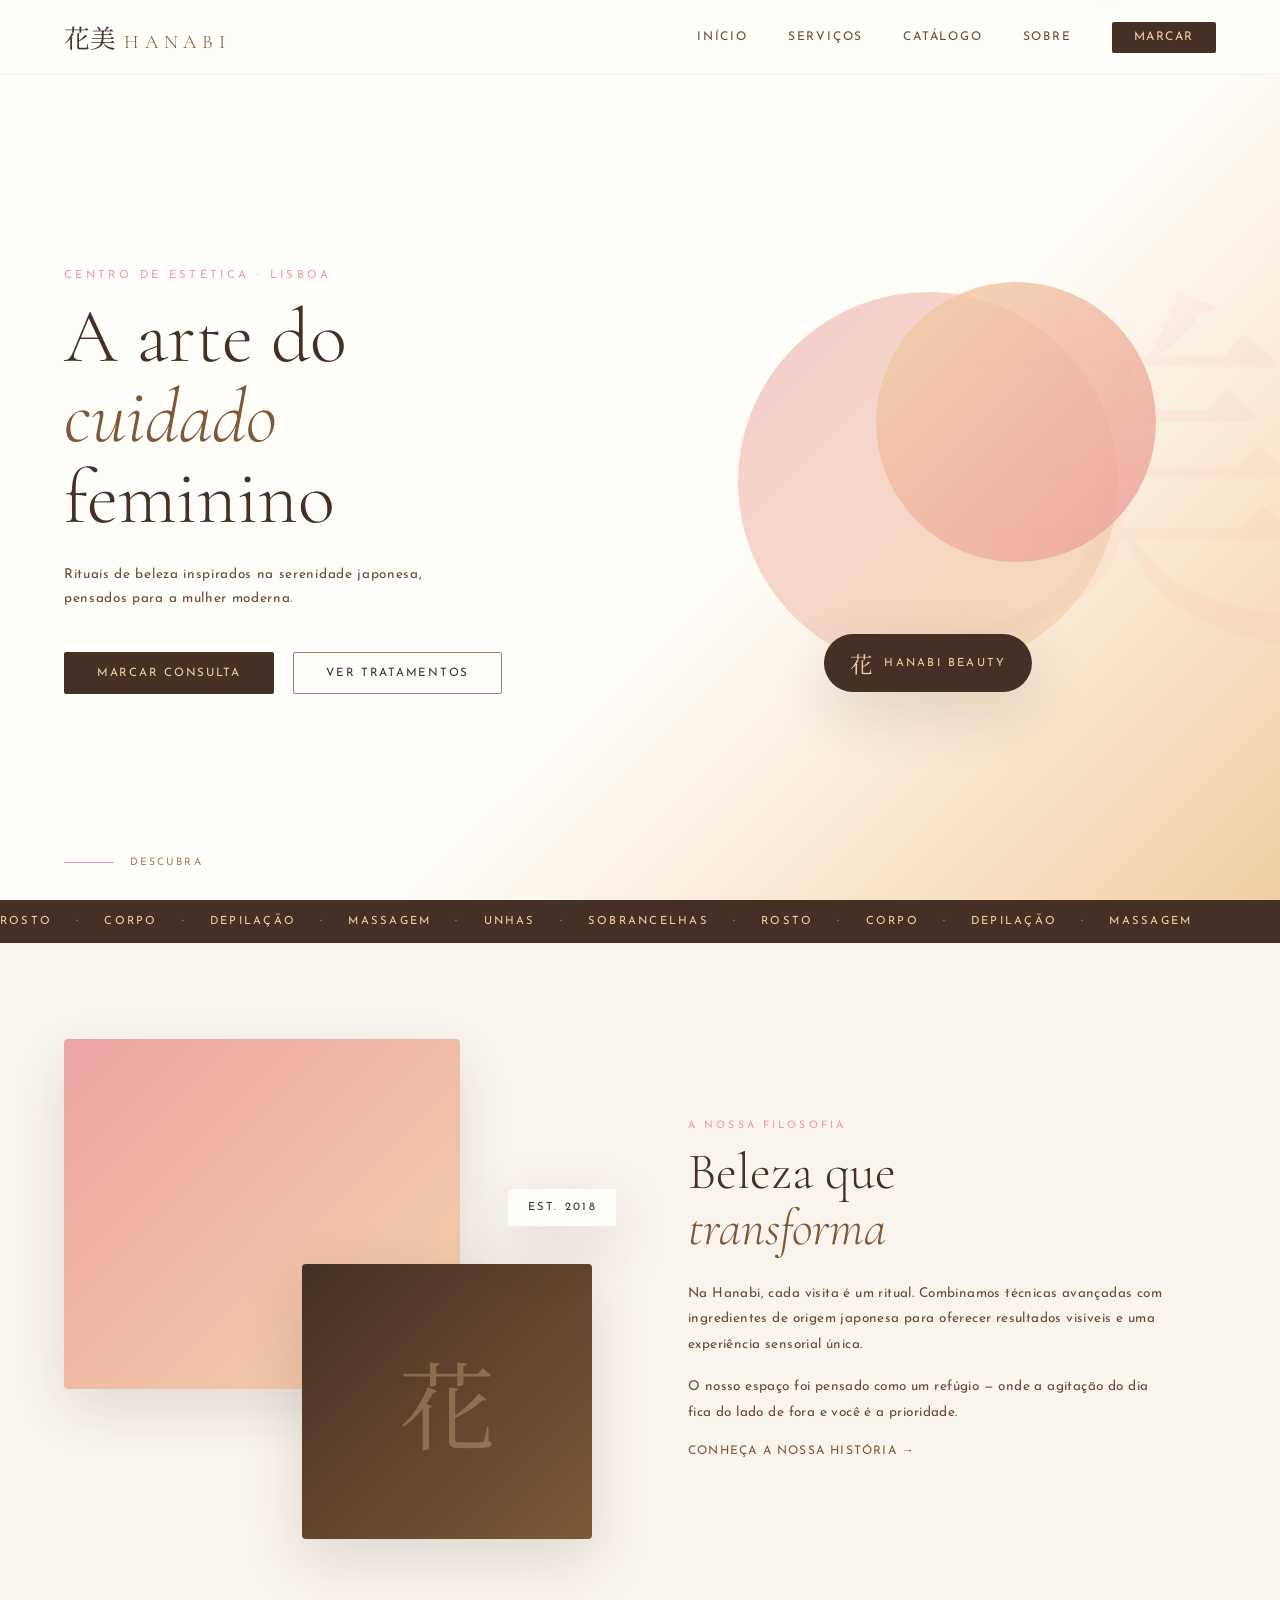
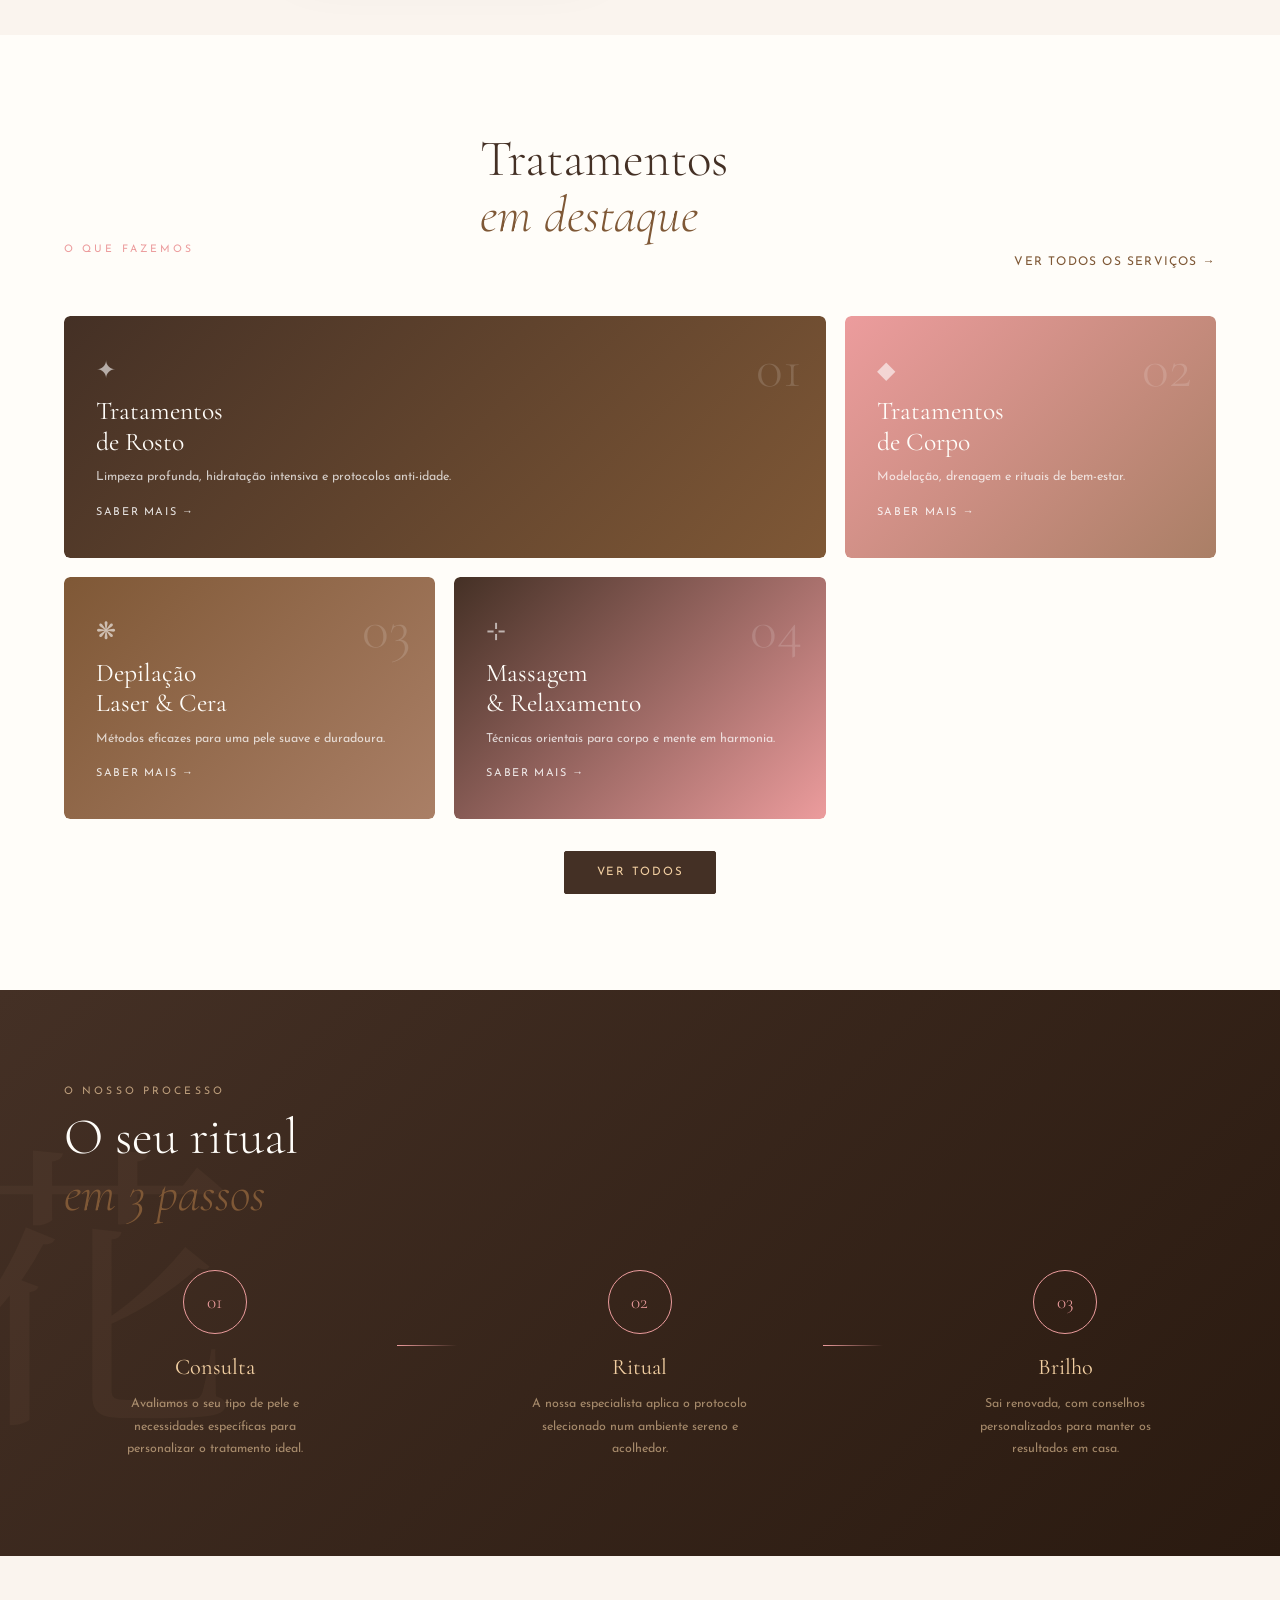
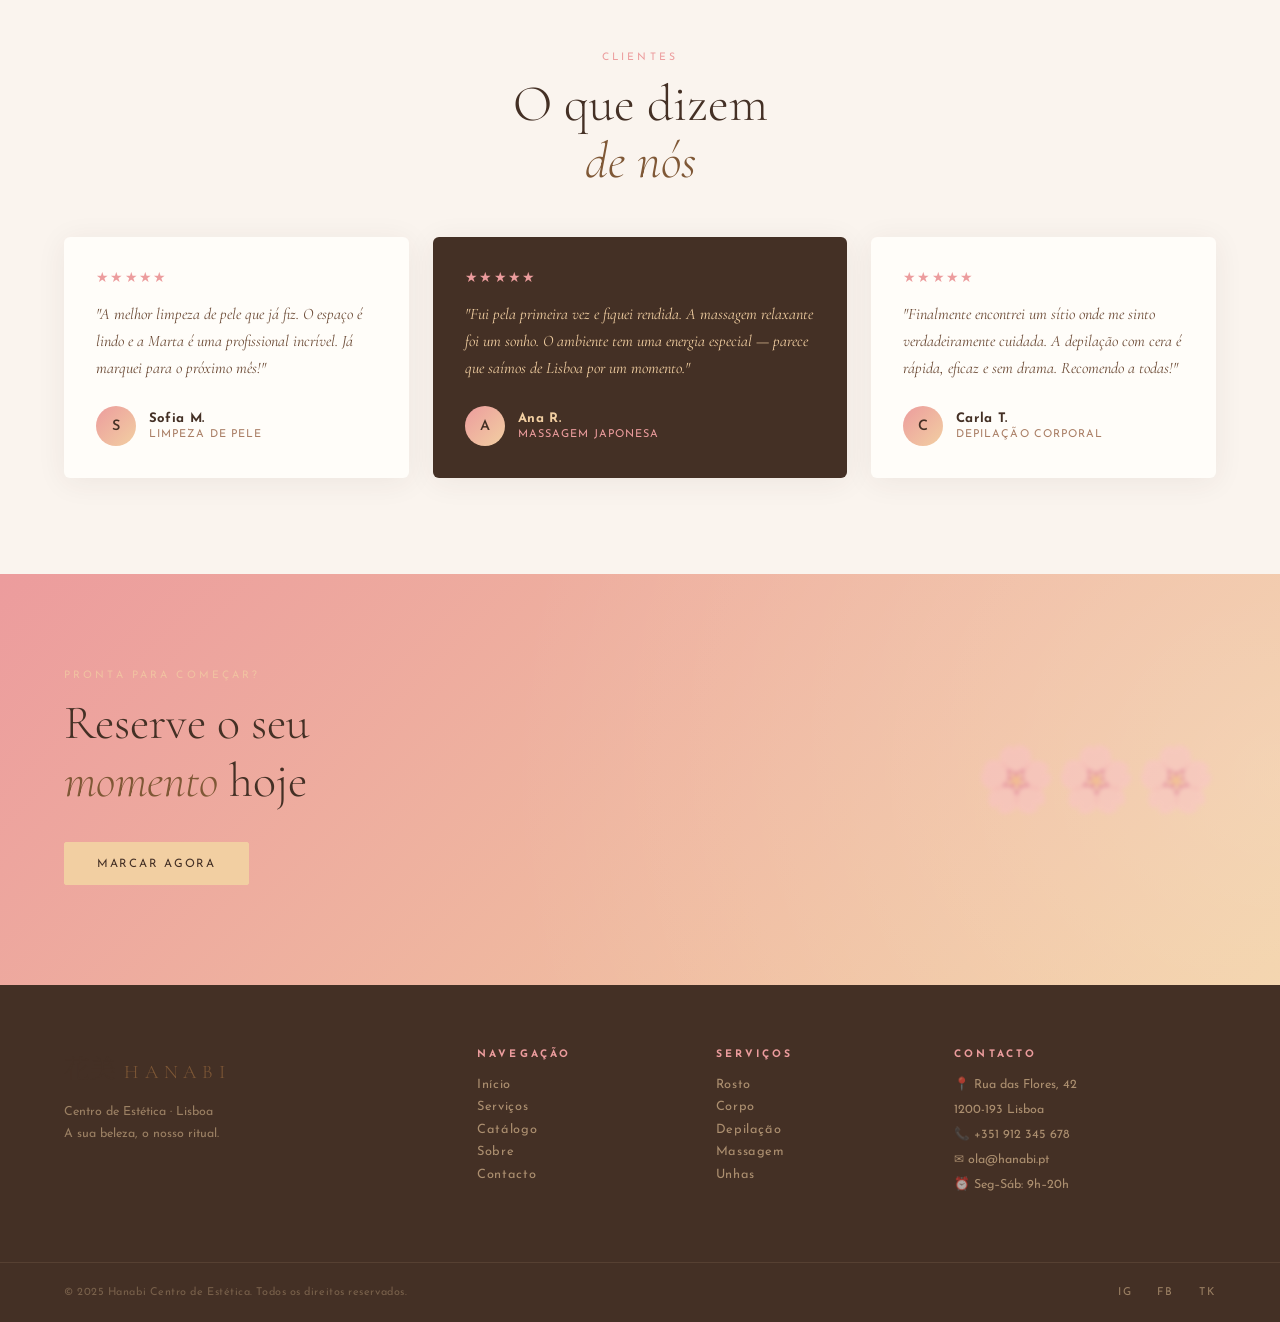
==== projects/site-beauty/beauty.html @ bf501e9c "Responsividade Site - Hanabi" ====
<!DOCTYPE html>
<html lang="pt">
<head>
  <meta charset="UTF-8">
  <meta name="viewport" content="width=device-width, initial-scale=1.0">
  <title>花美 Hanabi — Centro de Estética</title>
  <link rel="preconnect" href="https://fonts.googleapis.com">
  <link href="https://fonts.googleapis.com/css2?family=Cormorant+Garamond:ital,wght@0,300;0,400;0,500;0,600;1,300;1,400&family=Josefin+Sans:wght@200;300;400&family=Noto+Serif+JP:wght@300;400&display=swap" rel="stylesheet">
  <link rel="stylesheet" href="beauty.css">
</head>
<body>

  <!-- NAV -->
  <nav class="nav" id="nav">
    <div class="nav-logo">
      <span class="logo-jp">花美</span>
      <span class="logo-en">Hanabi</span>
    </div>
    <div class="nav-links" id="navLinks">
      <a href="index.html" class="nav-link active">Início</a>
      <a href="s.beauty.html" class="nav-link">Serviços</a>
      <a href="catalogo.html" class="nav-link">Catálogo</a>
      <a href="sobre.html" class="nav-link">Sobre</a>
      <a href="contacto.html" class="nav-link nav-cta">Marcar</a>
    </div>
    <button class="burger" id="burger" aria-label="Menu">
      <span></span><span></span><span></span>
    </button>
  </nav>

  <!-- HERO -->
  <section class="hero">
    <div class="hero-petals" id="petalContainer"></div>
    <div class="hero-bg-text">美</div>
    <div class="hero-content">
      <p class="hero-eyebrow">Centro de Estética · Lisboa</p>
      <h1 class="hero-title">
        A arte do<br>
        <em>cuidado</em><br>
        feminino
      </h1>
      <p class="hero-sub">Rituais de beleza inspirados na serenidade japonesa,<br>pensados para a mulher moderna.</p>
      <div class="hero-actions">
        <a href="contacto.html" class="btn-primary">Marcar Consulta</a>
        <a href="s.beauty.html" class="btn-ghost">Ver Tratamentos</a>
      </div>
    </div>
    <div class="hero-visual">
      <div class="hero-circle"></div>
      <div class="hero-circle hero-circle--2"></div>
      <div class="hero-badge">
        <span class="badge-num">花</span>
        <span class="badge-text">Hanabi Beauty</span>
      </div>
    </div>
    <div class="hero-scroll">
      <div class="scroll-line"></div>
      <span>Descubra</span>
    </div>
  </section>

  <!-- STRIP -->
  <div class="strip">
    <div class="strip-inner">
      <span>Rosto</span><span class="sep">·</span>
      <span>Corpo</span><span class="sep">·</span>
      <span>Depilação</span><span class="sep">·</span>
      <span>Massagem</span><span class="sep">·</span>
      <span>Unhas</span><span class="sep">·</span>
      <span>Sobrancelhas</span><span class="sep">·</span>
      <span>Rosto</span><span class="sep">·</span>
      <span>Corpo</span><span class="sep">·</span>
      <span>Depilação</span><span class="sep">·</span>
      <span>Massagem</span>
    </div>
  </div>

  <!-- INTRO -->
  <section class="intro section">
    <div class="intro-left">
      <div class="intro-img-wrap">
        <div class="intro-img-block intro-img-block--1"></div>
        <div class="intro-img-block intro-img-block--2"></div>
        <div class="intro-tag">Est. 2018</div>
      </div>
    </div>
    <div class="intro-right">
      <p class="label">A Nossa Filosofia</p>
      <h2 class="section-title">Beleza que<br><em>transforma</em></h2>
      <p class="body-text">Na Hanabi, cada visita é um ritual. Combinamos técnicas avançadas com ingredientes de origem japonesa para oferecer resultados visíveis e uma experiência sensorial única.</p>
      <p class="body-text">O nosso espaço foi pensado como um refúgio — onde a agitação do dia fica do lado de fora e você é a prioridade.</p>
      <a href="sobre.html" class="link-arrow">Conheça a nossa história →</a>
    </div>
  </section>

  <!-- SERVICES PREVIEW -->
  <section class="services-prev section">
    <div class="services-prev-header">
      <p class="label">O Que Fazemos</p>
      <h2 class="section-title">Tratamentos<br><em>em destaque</em></h2>
      <a href="servicos.html" class="link-arrow desktop-only">Ver todos os serviços →</a>
    </div>
    <div class="services-grid">
      <div class="srv-card srv-card--wide" data-href="servicos.html#rosto">
        <div class="srv-card-bg" style="background: linear-gradient(135deg, #443025 0%, #7F5836 100%)"></div>
        <div class="srv-num">01</div>
        <div class="srv-icon">✦</div>
        <h3 class="srv-title">Tratamentos<br>de Rosto</h3>
        <p class="srv-desc">Limpeza profunda, hidratação intensiva e protocolos anti-idade.</p>
        <span class="srv-link">Saber mais →</span>
      </div>
      <div class="srv-card" data-href="servicos.html#corpo">
        <div class="srv-card-bg" style="background: linear-gradient(135deg, #EC9C9D 0%, #AA7F66 100%)"></div>
        <div class="srv-num">02</div>
        <div class="srv-icon">◆</div>
        <h3 class="srv-title">Tratamentos<br>de Corpo</h3>
        <p class="srv-desc">Modelação, drenagem e rituais de bem-estar.</p>
        <span class="srv-link">Saber mais →</span>
      </div>
      <div class="srv-card" data-href="servicos.html#depilacao">
        <div class="srv-card-bg" style="background: linear-gradient(135deg, #7F5836 0%, #AA7F66 100%)"></div>
        <div class="srv-num">03</div>
        <div class="srv-icon">❋</div>
        <h3 class="srv-title">Depilação<br>Laser & Cera</h3>
        <p class="srv-desc">Métodos eficazes para uma pele suave e duradoura.</p>
        <span class="srv-link">Saber mais →</span>
      </div>
      <div class="srv-card" data-href="servicos.html#massagem">
        <div class="srv-card-bg" style="background: linear-gradient(135deg, #F2CF2A20 0%, #EC9C9D40 100%)"></div>
        <div class="srv-card-bg" style="background: linear-gradient(135deg, #443025 0%, #EC9C9D 100%)"></div>
        <div class="srv-num">04</div>
        <div class="srv-icon">⊹</div>
        <h3 class="srv-title">Massagem<br>& Relaxamento</h3>
        <p class="srv-desc">Técnicas orientais para corpo e mente em harmonia.</p>
        <span class="srv-link">Saber mais →</span>
      </div>
    </div>
    <a href="servicos.html" class="btn-primary mobile-only" style="margin: 2rem auto 0; display:block; width:fit-content">Ver todos</a>
  </section>

  <!-- RITUAL SECTION -->
  <section class="ritual section">
    <div class="ritual-bg-text">花</div>
    <div class="ritual-content">
      <p class="label light">O Nosso Processo</p>
      <h2 class="section-title light">O seu ritual<br><em>em 3 passos</em></h2>
      <div class="ritual-steps">
        <div class="ritual-step">
          <div class="step-circle">01</div>
          <h4>Consulta</h4>
          <p>Avaliamos o seu tipo de pele e necessidades específicas para personalizar o tratamento ideal.</p>
        </div>
        <div class="ritual-line"></div>
        <div class="ritual-step">
          <div class="step-circle">02</div>
          <h4>Ritual</h4>
          <p>A nossa especialista aplica o protocolo selecionado num ambiente sereno e acolhedor.</p>
        </div>
        <div class="ritual-line"></div>
        <div class="ritual-step">
          <div class="step-circle">03</div>
          <h4>Brilho</h4>
          <p>Sai renovada, com conselhos personalizados para manter os resultados em casa.</p>
        </div>
      </div>
    </div>
  </section>

  <!-- TESTIMONIALS -->
  <section class="testimonials section">
    <p class="label center">Clientes</p>
    <h2 class="section-title center">O que dizem<br><em>de nós</em></h2>
    <div class="testi-grid">
      <div class="testi-card">
        <div class="testi-stars">★★★★★</div>
        <p class="testi-text">"A melhor limpeza de pele que já fiz. O espaço é lindo e a Marta é uma profissional incrível. Já marquei para o próximo mês!"</p>
        <div class="testi-author">
          <div class="testi-avatar">S</div>
          <div>
            <strong>Sofia M.</strong>
            <span>Limpeza de Pele</span>
          </div>
        </div>
      </div>
      <div class="testi-card testi-card--featured">
        <div class="testi-stars">★★★★★</div>
        <p class="testi-text">"Fui pela primeira vez e fiquei rendida. A massagem relaxante foi um sonho. O ambiente tem uma energia especial — parece que saímos de Lisboa por um momento."</p>
        <div class="testi-author">
          <div class="testi-avatar">A</div>
          <div>
            <strong>Ana R.</strong>
            <span>Massagem Japonesa</span>
          </div>
        </div>
      </div>
      <div class="testi-card">
        <div class="testi-stars">★★★★★</div>
        <p class="testi-text">"Finalmente encontrei um sítio onde me sinto verdadeiramente cuidada. A depilação com cera é rápida, eficaz e sem drama. Recomendo a todas!"</p>
        <div class="testi-author">
          <div class="testi-avatar">C</div>
          <div>
            <strong>Carla T.</strong>
            <span>Depilação Corporal</span>
          </div>
        </div>
      </div>
    </div>
  </section>

  <!-- CTA BANNER -->
  <section class="cta-banner">
    <div class="cta-banner-content">
      <p class="label light">Pronta para começar?</p>
      <h2>Reserve o seu<br><em>momento</em> hoje</h2>
      <a href="contacto.html" class="btn-primary light">Marcar Agora</a>
    </div>
    <div class="cta-petals">🌸🌸🌸</div>
  </section>

  <!-- FOOTER -->
  <footer class="footer">
    <div class="footer-top">
      <div class="footer-brand">
        <div class="nav-logo">
          <span class="logo-jp">花美</span>
          <span class="logo-en">Hanabi</span>
        </div>
        <p>Centro de Estética · Lisboa<br>A sua beleza, o nosso ritual.</p>
      </div>
      <div class="footer-links">
        <h5>Navegação</h5>
        <a href="index.html">Início</a>
        <a href="servicos.html">Serviços</a>
        <a href="catalogo.html">Catálogo</a>
        <a href="sobre.html">Sobre</a>
        <a href="contacto.html">Contacto</a>
      </div>
      <div class="footer-links">
        <h5>Serviços</h5>
        <a href="servicos.html#rosto">Rosto</a>
        <a href="servicos.html#corpo">Corpo</a>
        <a href="servicos.html#depilacao">Depilação</a>
        <a href="servicos.html#massagem">Massagem</a>
        <a href="servicos.html#unhas">Unhas</a>
      </div>
      <div class="footer-contact">
        <h5>Contacto</h5>
        <p>📍 Rua das Flores, 42<br>1200-193 Lisboa</p>
        <p>📞 +351 912 345 678</p>
        <p>✉ ola@hanabi.pt</p>
        <p>⏰ Seg–Sáb: 9h–20h</p>
      </div>
    </div>
    <div class="footer-bottom">
      <p>© 2025 Hanabi Centro de Estética. Todos os direitos reservados.</p>
      <div class="footer-socials">
        <a href="#">IG</a>
        <a href="#">FB</a>
        <a href="#">TK</a>
      </div>
    </div>
  </footer>

  <script src="beauty.js"></script>
</body>
</html>
---- projects/site-beauty/beauty.css ----
/* ===== VARIABLES ===== */
:root {
  --dark-choc: #443025;
  --aloewood: #7F5836;
  --milk-tea: #AA7F66;
  --sakura: #EC9C9D;
  --misty: #F2CFA2;
  --cream: #FAF4EE;
  --white: #FFFDF9;
  --text-dark: #2A1A10;
  --text-mid: #6B4A35;
  --font-display: 'Cormorant Garamond', serif;
  --font-body: 'Josefin Sans', sans-serif;
  --font-jp: 'Noto Serif JP', serif;
  --transition: 0.4s cubic-bezier(0.25, 0.46, 0.45, 0.94);
  --shadow: 0 20px 60px rgba(68,48,37,0.15);
  --shadow-lg: 0 40px 100px rgba(68,48,37,0.2);
}

/* ===== RESET ===== */
*, *::before, *::after { margin: 0; padding: 0; box-sizing: border-box; }
html { scroll-behavior: smooth; }
body {
  font-family: var(--font-body);
  background: var(--white);
  color: var(--text-dark);
  overflow-x: hidden;
  cursor: default;
}
a { text-decoration: none; color: inherit; }
img { max-width: 100%; }

/* ===== SCROLLBAR ===== */
::-webkit-scrollbar { width: 6px; }
::-webkit-scrollbar-track { background: var(--cream); }
::-webkit-scrollbar-thumb { background: var(--sakura); border-radius: 3px; }

/* ===== NAV ===== */
.nav {
  position: fixed;
  top: 0; left: 0; right: 0;
  z-index: 100;
  display: flex;
  align-items: center;
  justify-content: space-between;
  padding: 1.2rem 4rem;
  background: rgba(255,253,249,0.92);
  backdrop-filter: blur(20px);
  -webkit-backdrop-filter: blur(20px);
  border-bottom: 1px solid rgba(236,156,157,0.2);
  transition: var(--transition);
}
.nav.scrolled {
  padding: 0.8rem 4rem;
  box-shadow: 0 4px 30px rgba(68,48,37,0.08);
}
.nav-logo {
  display: flex;
  align-items: baseline;
  gap: 0.5rem;
  cursor: pointer;
}
.logo-jp {
  font-family: var(--font-jp);
  font-size: 1.6rem;
  color: var(--dark-choc);
}
.logo-en {
  font-family: var(--font-display);
  font-size: 1.2rem;
  font-weight: 300;
  letter-spacing: 0.3em;
  color: var(--aloewood);
  text-transform: uppercase;
}
.nav-links {
  display: flex;
  align-items: center;
  gap: 2.5rem;
}
.nav-link {
  font-size: 0.75rem;
  letter-spacing: 0.15em;
  text-transform: uppercase;
  color: var(--text-mid);
  transition: color 0.3s;
  position: relative;
}
.nav-link::after {
  content: '';
  position: absolute;
  bottom: -3px; left: 0;
  width: 0; height: 1px;
  background: var(--sakura);
  transition: width 0.3s;
}
.nav-link:hover::after,
.nav-link.active::after { width: 100%; }
.nav-link:hover, .nav-link.active { color: var(--dark-choc); }
.nav-cta {
  background: var(--dark-choc);
  color: var(--misty) !important;
  padding: 0.6rem 1.4rem;
  border-radius: 2px;
  letter-spacing: 0.12em;
  transition: background 0.3s, transform 0.2s;
}
.nav-cta::after { display: none; }
.nav-cta:hover { background: var(--aloewood); transform: translateY(-1px); }

.burger {
  display: none;
  flex-direction: column;
  gap: 5px;
  background: none;
  border: none;
  cursor: pointer;
  padding: 4px;
}
.burger span {
  display: block;
  width: 24px; height: 1.5px;
  background: var(--dark-choc);
  transition: var(--transition);
}

/* ===== HERO ===== */
.hero {
  min-height: 100vh;
  display: grid;
  grid-template-columns: 1fr 1fr;
  align-items: center;
  padding: 8rem 4rem 4rem;
  position: relative;
  overflow: hidden;
  background: linear-gradient(135deg, var(--white) 60%, var(--misty) 100%);
}
.hero-bg-text {
  position: absolute;
  right: -2rem; top: 50%;
  transform: translateY(-50%);
  font-family: var(--font-jp);
  font-size: clamp(200px, 30vw, 400px);
  color: rgba(236,156,157,0.08);
  pointer-events: none;
  user-select: none;
  line-height: 1;
}
.hero-petals {
  position: absolute;
  inset: 0;
  pointer-events: none;
  overflow: hidden;
}
.petal {
  position: absolute;
  top: -30px;
  font-size: 1.2rem;
  opacity: 0;
  animation: petalFall linear infinite;
}
@keyframes petalFall {
  0% { transform: translateY(-30px) rotate(0deg); opacity: 0.7; }
  100% { transform: translateY(110vh) rotate(720deg); opacity: 0; }
}
.hero-eyebrow {
  font-size: 0.7rem;
  letter-spacing: 0.3em;
  text-transform: uppercase;
  color: var(--sakura);
  margin-bottom: 1rem;
  opacity: 0;
  animation: fadeUp 0.8s 0.2s forwards;
}
.hero-title {
  font-family: var(--font-display);
  font-size: clamp(3rem, 6vw, 5.5rem);
  font-weight: 300;
  line-height: 1.05;
  color: var(--dark-choc);
  margin-bottom: 1.5rem;
  opacity: 0;
  animation: fadeUp 0.8s 0.4s forwards;
}
.hero-title em {
  font-style: italic;
  color: var(--aloewood);
}
.hero-sub {
  font-size: 0.85rem;
  line-height: 1.8;
  color: var(--text-mid);
  max-width: 380px;
  margin-bottom: 2.5rem;
  letter-spacing: 0.05em;
  opacity: 0;
  animation: fadeUp 0.8s 0.6s forwards;
}
.hero-actions {
  display: flex;
  gap: 1.2rem;
  flex-wrap: wrap;
  opacity: 0;
  animation: fadeUp 0.8s 0.8s forwards;
}
.hero-visual {
  display: flex;
  justify-content: center;
  align-items: center;
  position: relative;
  height: 500px;
  opacity: 0;
  animation: fadeIn 1.2s 0.6s forwards;
}
.hero-circle {
  position: absolute;
  width: 380px; height: 380px;
  border-radius: 50%;
  background: linear-gradient(135deg, var(--sakura) 0%, var(--misty) 100%);
  opacity: 0.5;
}
.hero-circle--2 {
  width: 280px; height: 280px;
  background: linear-gradient(135deg, var(--misty) 0%, var(--sakura) 100%);
  opacity: 0.8;
  top: 50px; right: 60px;
}
.hero-badge {
  position: absolute;
  bottom: 40px; left: 50%;
  transform: translateX(-50%);
  background: var(--dark-choc);
  color: var(--misty);
  border-radius: 100px;
  padding: 0.8rem 1.6rem;
  display: flex;
  align-items: center;
  gap: 0.8rem;
  z-index: 2;
  box-shadow: var(--shadow);
}
.badge-num {
  font-family: var(--font-jp);
  font-size: 1.4rem;
}
.badge-text {
  font-size: 0.7rem;
  letter-spacing: 0.2em;
  text-transform: uppercase;
}
.hero-scroll {
  position: absolute;
  bottom: 2rem; left: 4rem;
  display: flex;
  align-items: center;
  gap: 1rem;
  font-size: 0.65rem;
  letter-spacing: 0.2em;
  text-transform: uppercase;
  color: var(--milk-tea);
}
.scroll-line {
  width: 50px; height: 1px;
  background: var(--sakura);
}

/* ===== BUTTONS ===== */
.btn-primary {
  display: inline-block;
  background: var(--dark-choc);
  color: var(--misty);
  padding: 0.9rem 2rem;
  font-family: var(--font-body);
  font-size: 0.72rem;
  letter-spacing: 0.15em;
  text-transform: uppercase;
  border: 1px solid var(--dark-choc);
  border-radius: 2px;
  transition: all 0.3s;
  cursor: pointer;
}
.btn-primary:hover {
  background: var(--aloewood);
  border-color: var(--aloewood);
  transform: translateY(-2px);
  box-shadow: 0 8px 20px rgba(68,48,37,0.2);
}
.btn-primary.light {
  background: var(--misty);
  color: var(--dark-choc);
  border-color: var(--misty);
}
.btn-primary.light:hover {
  background: var(--white);
  border-color: var(--white);
}
.btn-ghost {
  display: inline-block;
  background: transparent;
  color: var(--dark-choc);
  padding: 0.9rem 2rem;
  font-family: var(--font-body);
  font-size: 0.72rem;
  letter-spacing: 0.15em;
  text-transform: uppercase;
  border: 1px solid var(--milk-tea);
  border-radius: 2px;
  transition: all 0.3s;
}
.btn-ghost:hover {
  border-color: var(--dark-choc);
  background: rgba(68,48,37,0.04);
  transform: translateY(-2px);
}
.link-arrow {
  display: inline-block;
  font-size: 0.75rem;
  letter-spacing: 0.1em;
  color: var(--aloewood);
  text-transform: uppercase;
  transition: gap 0.3s, color 0.3s;
  position: relative;
}
.link-arrow:hover { color: var(--dark-choc); }

/* ===== STRIP ===== */
.strip {
  background: var(--dark-choc);
  color: var(--misty);
  padding: 1rem 0;
  overflow: hidden;
}
.strip-inner {
  display: flex;
  gap: 1.5rem;
  white-space: nowrap;
  animation: scroll 20s linear infinite;
  font-size: 0.7rem;
  letter-spacing: 0.2em;
  text-transform: uppercase;
}
.strip .sep { color: var(--sakura); }
@keyframes scroll {
  0% { transform: translateX(0); }
  100% { transform: translateX(-50%); }
}

/* ===== SECTIONS ===== */
.section { padding: 6rem 4rem; }
.label {
  font-size: 0.65rem;
  letter-spacing: 0.3em;
  text-transform: uppercase;
  color: var(--sakura);
  margin-bottom: 0.8rem;
}
.label.light { color: rgba(242,207,162,0.7); }
.label.center { text-align: center; }
.section-title {
  font-family: var(--font-display);
  font-size: clamp(2.2rem, 4vw, 3.5rem);
  font-weight: 300;
  line-height: 1.1;
  color: var(--dark-choc);
  margin-bottom: 1.5rem;
}
.section-title em {
  font-style: italic;
  color: var(--aloewood);
}
.section-title.light { color: var(--white); }
.section-title.center { text-align: center; }
.body-text {
  font-size: 0.85rem;
  line-height: 1.9;
  color: var(--text-mid);
  max-width: 480px;
  margin-bottom: 1rem;
  letter-spacing: 0.03em;
}

/* ===== INTRO ===== */
.intro {
  display: grid;
  grid-template-columns: 1fr 1fr;
  gap: 6rem;
  align-items: center;
  background: var(--cream);
}
.intro-img-wrap {
  position: relative;
  height: 500px;
}
.intro-img-block {
  position: absolute;
  border-radius: 4px;
  box-shadow: var(--shadow);
}
.intro-img-block--1 {
  width: 75%; height: 70%;
  top: 0; left: 0;
  background: linear-gradient(135deg, var(--sakura) 0%, var(--misty) 100%);
  opacity: 0.9;
}
.intro-img-block--2 {
  width: 55%; height: 55%;
  bottom: 0; right: 0;
  background: linear-gradient(135deg, var(--dark-choc) 0%, var(--aloewood) 100%);
  display: flex;
  align-items: center;
  justify-content: center;
  font-family: var(--font-jp);
  font-size: 6rem;
  color: rgba(242,207,162,0.2);
  overflow: hidden;
}
.intro-img-block--2::after {
  content: '花';
  font-family: var(--font-jp);
  font-size: 6rem;
  color: rgba(242,207,162,0.3);
}
.intro-tag {
  position: absolute;
  top: 30%; right: -1.5rem;
  background: var(--white);
  color: var(--dark-choc);
  padding: 0.8rem 1.2rem;
  font-size: 0.7rem;
  letter-spacing: 0.2em;
  text-transform: uppercase;
  box-shadow: var(--shadow);
  border-radius: 2px;
}

/* ===== SERVICES GRID ===== */
.services-prev { background: var(--white); }
.services-prev-header {
  display: flex;
  align-items: flex-end;
  justify-content: space-between;
  margin-bottom: 3rem;
}
.services-grid {
  display: grid;
  grid-template-columns: 1fr 1fr 1fr;
  grid-template-rows: auto auto;
  gap: 1.2rem;
}
.srv-card--wide {
  grid-column: span 2;
}
.srv-card {
  position: relative;
  border-radius: 6px;
  padding: 2.5rem 2rem;
  overflow: hidden;
  cursor: pointer;
  transition: transform 0.3s, box-shadow 0.3s;
  min-height: 220px;
  display: flex;
  flex-direction: column;
  justify-content: flex-end;
}
.srv-card:hover {
  transform: translateY(-6px);
  box-shadow: var(--shadow-lg);
}
.srv-card-bg {
  position: absolute;
  inset: 0;
  border-radius: 6px;
}
.srv-num {
  position: absolute;
  top: 1.5rem; right: 1.5rem;
  font-family: var(--font-display);
  font-size: 3.5rem;
  font-weight: 300;
  color: rgba(255,255,255,0.15);
  line-height: 1;
}
.srv-icon {
  position: relative;
  font-size: 1.5rem;
  color: rgba(255,255,255,0.6);
  margin-bottom: 0.8rem;
}
.srv-title {
  position: relative;
  font-family: var(--font-display);
  font-size: 1.6rem;
  font-weight: 400;
  color: var(--white);
  line-height: 1.2;
  margin-bottom: 0.6rem;
}
.srv-desc {
  position: relative;
  font-size: 0.78rem;
  color: rgba(255,255,255,0.75);
  line-height: 1.7;
  margin-bottom: 1rem;
}
.srv-link {
  position: relative;
  font-size: 0.68rem;
  letter-spacing: 0.15em;
  text-transform: uppercase;
  color: rgba(255,255,255,0.85);
  transition: letter-spacing 0.3s;
}
.srv-card:hover .srv-link { letter-spacing: 0.25em; }

.desktop-only { display: block; }
.mobile-only { display: none; }

/* ===== RITUAL ===== */
.ritual {
  background: linear-gradient(135deg, var(--dark-choc) 0%, #2A1A10 100%);
  position: relative;
  overflow: hidden;
}
.ritual-bg-text {
  position: absolute;
  left: -4rem; top: 50%;
  transform: translateY(-50%);
  font-family: var(--font-jp);
  font-size: 300px;
  color: rgba(242,207,162,0.04);
  pointer-events: none;
  line-height: 1;
}
.ritual-content { position: relative; z-index: 1; }
.ritual-steps {
  display: flex;
  align-items: center;
  gap: 2rem;
  margin-top: 3rem;
}
.ritual-step {
  flex: 1;
  text-align: center;
}
.step-circle {
  width: 64px; height: 64px;
  border: 1px solid var(--sakura);
  border-radius: 50%;
  display: flex;
  align-items: center;
  justify-content: center;
  font-family: var(--font-display);
  font-size: 1.2rem;
  font-weight: 300;
  color: var(--sakura);
  margin: 0 auto 1.2rem;
}
.ritual-step h4 {
  font-family: var(--font-display);
  font-size: 1.4rem;
  font-weight: 400;
  color: var(--misty);
  margin-bottom: 0.8rem;
}
.ritual-step p {
  font-size: 0.78rem;
  line-height: 1.8;
  color: rgba(242,207,162,0.6);
  max-width: 220px;
  margin: 0 auto;
}
.ritual-line {
  width: 60px; height: 1px;
  background: linear-gradient(90deg, var(--sakura), transparent);
  flex-shrink: 0;
  margin-top: -40px;
}

/* ===== TESTIMONIALS ===== */
.testimonials { background: var(--cream); }
.testi-grid {
  display: grid;
  grid-template-columns: 1fr 1.2fr 1fr;
  gap: 1.5rem;
  margin-top: 3rem;
}
.testi-card {
  background: var(--white);
  border-radius: 6px;
  padding: 2rem;
  box-shadow: 0 4px 30px rgba(68,48,37,0.07);
  transition: transform 0.3s;
}
.testi-card:hover { transform: translateY(-4px); }
.testi-card--featured {
  background: var(--dark-choc);
  transform: translateY(-10px);
}
.testi-card--featured:hover { transform: translateY(-14px); }
.testi-stars {
  color: var(--sakura);
  font-size: 0.85rem;
  letter-spacing: 0.1em;
  margin-bottom: 1rem;
}
.testi-text {
  font-family: var(--font-display);
  font-size: 1rem;
  font-style: italic;
  line-height: 1.7;
  color: var(--text-mid);
  margin-bottom: 1.5rem;
}
.testi-card--featured .testi-text { color: var(--misty); }
.testi-author {
  display: flex;
  align-items: center;
  gap: 0.8rem;
}
.testi-avatar {
  width: 40px; height: 40px;
  border-radius: 50%;
  background: linear-gradient(135deg, var(--sakura), var(--misty));
  display: flex;
  align-items: center;
  justify-content: center;
  font-size: 0.9rem;
  font-weight: 600;
  color: var(--dark-choc);
  flex-shrink: 0;
}
.testi-author strong {
  display: block;
  font-size: 0.82rem;
  letter-spacing: 0.05em;
  color: var(--dark-choc);
}
.testi-card--featured .testi-author strong { color: var(--misty); }
.testi-author span {
  font-size: 0.68rem;
  letter-spacing: 0.1em;
  color: var(--milk-tea);
  text-transform: uppercase;
}
.testi-card--featured .testi-author span { color: var(--sakura); }

/* ===== CTA BANNER ===== */
.cta-banner {
  background: linear-gradient(135deg, var(--sakura) 0%, var(--misty) 100%);
  padding: 6rem 4rem;
  display: flex;
  align-items: center;
  justify-content: space-between;
  position: relative;
  overflow: hidden;
}
.cta-banner h2 {
  font-family: var(--font-display);
  font-size: clamp(2rem, 4vw, 3rem);
  font-weight: 300;
  color: var(--dark-choc);
  margin: 0.5rem 0 2rem;
}
.cta-banner h2 em { font-style: italic; color: var(--aloewood); }
.cta-petals {
  font-size: 4rem;
  opacity: 0.3;
  filter: blur(2px);
}

/* ===== FOOTER ===== */
.footer { background: var(--dark-choc); color: var(--misty); }
.footer-top {
  display: grid;
  grid-template-columns: 2fr 1fr 1fr 1.5fr;
  gap: 4rem;
  padding: 4rem;
  border-bottom: 1px solid rgba(242,207,162,0.1);
}
.footer-brand .nav-logo { margin-bottom: 1rem; }
.footer-brand p {
  font-size: 0.78rem;
  line-height: 1.8;
  color: rgba(242,207,162,0.5);
}
.footer-links { display: flex; flex-direction: column; gap: 0.6rem; }
.footer-links h5 {
  font-size: 0.65rem;
  letter-spacing: 0.3em;
  text-transform: uppercase;
  color: var(--sakura);
  margin-bottom: 0.5rem;
}
.footer-links a {
  font-size: 0.8rem;
  color: rgba(242,207,162,0.6);
  transition: color 0.3s;
  letter-spacing: 0.05em;
}
.footer-links a:hover { color: var(--misty); }
.footer-contact h5 {
  font-size: 0.65rem;
  letter-spacing: 0.3em;
  text-transform: uppercase;
  color: var(--sakura);
  margin-bottom: 0.8rem;
}
.footer-contact p {
  font-size: 0.78rem;
  line-height: 2;
  color: rgba(242,207,162,0.6);
}
.footer-bottom {
  padding: 1.5rem 4rem;
  display: flex;
  justify-content: space-between;
  align-items: center;
}
.footer-bottom p {
  font-size: 0.68rem;
  color: rgba(242,207,162,0.3);
  letter-spacing: 0.05em;
}
.footer-socials { display: flex; gap: 1.5rem; }
.footer-socials a {
  font-size: 0.68rem;
  letter-spacing: 0.2em;
  color: rgba(242,207,162,0.5);
  transition: color 0.3s;
}
.footer-socials a:hover { color: var(--sakura); }

/* ===== PAGE HERO (inner pages) ===== */
.page-hero {
  min-height: 45vh;
  background: linear-gradient(135deg, var(--dark-choc) 0%, var(--aloewood) 100%);
  display: flex;
  align-items: flex-end;
  padding: 8rem 4rem 3rem;
  position: relative;
  overflow: hidden;
}
.page-hero-bg {
  position: absolute;
  right: -2rem; top: 50%;
  transform: translateY(-50%);
  font-family: var(--font-jp);
  font-size: 300px;
  color: rgba(242,207,162,0.05);
  pointer-events: none;
  line-height: 1;
}
.page-hero p {
  font-size: 0.65rem;
  letter-spacing: 0.3em;
  text-transform: uppercase;
  color: var(--sakura);
  margin-bottom: 0.8rem;
}
.page-hero h1 {
  font-family: var(--font-display);
  font-size: clamp(2.5rem, 5vw, 4.5rem);
  font-weight: 300;
  color: var(--white);
  line-height: 1.05;
}
.page-hero h1 em { font-style: italic; color: var(--misty); }

/* ===== SERVICE CATEGORY ===== */
.srv-cat { padding: 5rem 4rem; }
.srv-cat:nth-child(even) { background: var(--cream); }
.srv-cat-header {
  display: flex;
  align-items: baseline;
  gap: 1.5rem;
  margin-bottom: 3rem;
  padding-bottom: 1.5rem;
  border-bottom: 1px solid rgba(236,156,157,0.3);
}
.srv-cat-num {
  font-family: var(--font-display);
  font-size: 4rem;
  font-weight: 300;
  color: rgba(170,127,102,0.2);
  line-height: 1;
}
.srv-cat-header h2 {
  font-family: var(--font-display);
  font-size: clamp(1.8rem, 3vw, 2.5rem);
  font-weight: 300;
  color: var(--dark-choc);
}
.srv-cat-header h2 em { font-style: italic; color: var(--aloewood); }
.srv-items {
  display: grid;
  grid-template-columns: repeat(auto-fill, minmax(280px, 1fr));
  gap: 1.5rem;
}
.srv-item {
  background: var(--white);
  border-radius: 4px;
  padding: 1.8rem;
  border: 1px solid rgba(236,156,157,0.2);
  transition: all 0.3s;
  cursor: default;
}
.srv-cat:nth-child(even) .srv-item { background: var(--white); }
.srv-item:hover {
  border-color: var(--sakura);
  box-shadow: 0 8px 30px rgba(236,156,157,0.2);
  transform: translateY(-2px);
}
.srv-item-name {
  font-family: var(--font-display);
  font-size: 1.1rem;
  font-weight: 400;
  color: var(--dark-choc);
  margin-bottom: 0.4rem;
}
.srv-item-desc {
  font-size: 0.75rem;
  line-height: 1.7;
  color: var(--text-mid);
  margin-bottom: 1.2rem;
}
.srv-item-footer {
  display: flex;
  justify-content: space-between;
  align-items: center;
}
.srv-item-price {
  font-family: var(--font-display);
  font-size: 1.3rem;
  font-weight: 400;
  color: var(--aloewood);
}
.srv-item-time {
  font-size: 0.68rem;
  letter-spacing: 0.1em;
  color: var(--milk-tea);
  text-transform: uppercase;
}

/* ===== CATALOG PAGE ===== */
.catalog-section { padding: 5rem 4rem; }
.catalog-filters {
  display: flex;
  gap: 0.8rem;
  flex-wrap: wrap;
  margin-bottom: 3rem;
}
.filter-btn {
  background: none;
  border: 1px solid rgba(170,127,102,0.3);
  color: var(--text-mid);
  padding: 0.5rem 1.2rem;
  font-family: var(--font-body);
  font-size: 0.7rem;
  letter-spacing: 0.1em;
  text-transform: uppercase;
  border-radius: 100px;
  cursor: pointer;
  transition: all 0.3s;
}
.filter-btn.active,
.filter-btn:hover {
  background: var(--dark-choc);
  border-color: var(--dark-choc);
  color: var(--misty);
}
.catalog-grid {
  display: grid;
  grid-template-columns: repeat(auto-fill, minmax(300px, 1fr));
  gap: 2rem;
}
.cat-card {
  border-radius: 6px;
  overflow: hidden;
  box-shadow: 0 4px 20px rgba(68,48,37,0.08);
  transition: all 0.3s;
  background: var(--white);
}
.cat-card:hover { transform: translateY(-6px); box-shadow: var(--shadow); }
.cat-card-img {
  height: 200px;
  position: relative;
  overflow: hidden;
}
.cat-card-img-inner {
  width: 100%; height: 100%;
  transition: transform 0.5s;
}
.cat-card:hover .cat-card-img-inner { transform: scale(1.05); }
.cat-badge {
  position: absolute;
  top: 1rem; left: 1rem;
  background: var(--dark-choc);
  color: var(--misty);
  padding: 0.3rem 0.8rem;
  font-size: 0.62rem;
  letter-spacing: 0.15em;
  text-transform: uppercase;
  border-radius: 2px;
}
.cat-card-body { padding: 1.5rem; }
.cat-card-body h3 {
  font-family: var(--font-display);
  font-size: 1.2rem;
  font-weight: 400;
  color: var(--dark-choc);
  margin-bottom: 0.5rem;
}
.cat-card-body p {
  font-size: 0.75rem;
  line-height: 1.7;
  color: var(--text-mid);
  margin-bottom: 1.2rem;
}
.cat-card-footer {
  display: flex;
  justify-content: space-between;
  align-items: center;
  padding-top: 1rem;
  border-top: 1px solid rgba(236,156,157,0.2);
}
.cat-price {
  font-family: var(--font-display);
  font-size: 1.4rem;
  font-weight: 400;
  color: var(--aloewood);
}
.cat-book {
  font-size: 0.65rem;
  letter-spacing: 0.15em;
  text-transform: uppercase;
  color: var(--sakura);
  border: 1px solid var(--sakura);
  padding: 0.4rem 0.9rem;
  border-radius: 2px;
  transition: all 0.3s;
}
.cat-book:hover {
  background: var(--sakura);
  color: var(--white);
}

/* ===== ABOUT PAGE ===== */
.about-story { padding: 6rem 4rem; background: var(--cream); }
.about-story-grid {
  display: grid;
  grid-template-columns: 1fr 1fr;
  gap: 6rem;
  align-items: center;
}
.about-values {
  padding: 6rem 4rem;
  background: var(--white);
}
.values-grid {
  display: grid;
  grid-template-columns: repeat(3, 1fr);
  gap: 2rem;
  margin-top: 3rem;
}
.value-item {
  text-align: center;
  padding: 2rem;
}
.value-icon {
  font-size: 2.5rem;
  margin-bottom: 1rem;
  display: block;
}
.value-item h4 {
  font-family: var(--font-display);
  font-size: 1.3rem;
  font-weight: 400;
  color: var(--dark-choc);
  margin-bottom: 0.8rem;
}
.value-item p {
  font-size: 0.78rem;
  line-height: 1.8;
  color: var(--text-mid);
}
.team-section { padding: 6rem 4rem; background: var(--cream); }
.team-grid {
  display: grid;
  grid-template-columns: repeat(3, 1fr);
  gap: 2rem;
  margin-top: 3rem;
}
.team-card {
  text-align: center;
}
.team-photo {
  width: 150px; height: 150px;
  border-radius: 50%;
  margin: 0 auto 1.2rem;
  display: flex;
  align-items: center;
  justify-content: center;
  font-family: var(--font-jp);
  font-size: 2.5rem;
  color: rgba(255,255,255,0.8);
}
.team-card h4 {
  font-family: var(--font-display);
  font-size: 1.2rem;
  font-weight: 400;
  color: var(--dark-choc);
  margin-bottom: 0.3rem;
}
.team-card .role {
  font-size: 0.68rem;
  letter-spacing: 0.15em;
  text-transform: uppercase;
  color: var(--sakura);
  margin-bottom: 0.8rem;
}
.team-card p {
  font-size: 0.76rem;
  line-height: 1.7;
  color: var(--text-mid);
}

/* ===== CONTACT PAGE ===== */
.contact-section {
  padding: 6rem 4rem;
  display: grid;
  grid-template-columns: 1fr 1fr;
  gap: 6rem;
  background: var(--cream);
  min-height: 70vh;
  align-items: start;
}
.contact-info h2 {
  font-family: var(--font-display);
  font-size: clamp(2rem, 3.5vw, 3rem);
  font-weight: 300;
  color: var(--dark-choc);
  line-height: 1.1;
  margin-bottom: 1.5rem;
}
.contact-info h2 em { font-style: italic; color: var(--aloewood); }
.contact-detail {
  display: flex;
  gap: 1rem;
  margin-bottom: 1.5rem;
  align-items: flex-start;
}
.contact-detail-icon {
  width: 40px; height: 40px;
  background: var(--white);
  border-radius: 50%;
  display: flex;
  align-items: center;
  justify-content: center;
  font-size: 1rem;
  flex-shrink: 0;
  box-shadow: 0 2px 10px rgba(68,48,37,0.1);
}
.contact-detail-text strong {
  display: block;
  font-size: 0.75rem;
  letter-spacing: 0.1em;
  text-transform: uppercase;
  color: var(--dark-choc);
  margin-bottom: 0.2rem;
}
.contact-detail-text p {
  font-size: 0.82rem;
  line-height: 1.7;
  color: var(--text-mid);
}
.contact-form {
  background: var(--white);
  padding: 3rem;
  border-radius: 6px;
  box-shadow: var(--shadow);
}
.contact-form h3 {
  font-family: var(--font-display);
  font-size: 1.8rem;
  font-weight: 300;
  color: var(--dark-choc);
  margin-bottom: 2rem;
}
.form-group {
  margin-bottom: 1.5rem;
}
.form-group label {
  display: block;
  font-size: 0.65rem;
  letter-spacing: 0.2em;
  text-transform: uppercase;
  color: var(--aloewood);
  margin-bottom: 0.5rem;
}
.form-group input,
.form-group select,
.form-group textarea {
  width: 100%;
  background: var(--cream);
  border: 1px solid rgba(170,127,102,0.2);
  border-radius: 3px;
  padding: 0.85rem 1rem;
  font-family: var(--font-body);
  font-size: 0.82rem;
  color: var(--text-dark);
  transition: border-color 0.3s;
  outline: none;
  -webkit-appearance: none;
}
.form-group input:focus,
.form-group select:focus,
.form-group textarea:focus {
  border-color: var(--sakura);
  background: var(--white);
}
.form-group textarea { resize: vertical; min-height: 100px; }
.form-row { display: grid; grid-template-columns: 1fr 1fr; gap: 1rem; }
.form-submit { width: 100%; margin-top: 0.5rem; }

/* ===== ANIMATIONS ===== */
@keyframes fadeUp {
  from { opacity: 0; transform: translateY(30px); }
  to { opacity: 1; transform: translateY(0); }
}
@keyframes fadeIn {
  from { opacity: 0; }
  to { opacity: 1; }
}
.reveal {
  opacity: 0;
  transform: translateY(30px);
  transition: opacity 0.7s ease, transform 0.7s ease;
}
.reveal.visible {
  opacity: 1;
  transform: none;
}

/* ===== SUCCESS MESSAGE ===== */
.success-msg {
  display: none;
  background: rgba(236,156,157,0.15);
  border: 1px solid var(--sakura);
  color: var(--dark-choc);
  padding: 1rem 1.5rem;
  border-radius: 4px;
  font-size: 0.82rem;
  text-align: center;
  margin-top: 1rem;
}

/* ===== SERVICES PAGE IMPROVEMENTS ===== */

/* Intro section (remove inline style dependência) */
.services-intro {
  background: var(--cream);
  padding: 3rem 4rem;
  text-align: center;
}

.services-intro .body-text {
  margin: 0 auto;
  max-width: 600px;
  text-align: center;
}

/* Melhorar cards de serviços */
.srv-item {
  position: relative;
  overflow: hidden;
}

/* efeito suave de brilho ao hover */
.srv-item::before {
  content: '';
  position: absolute;
  inset: 0;
  background: linear-gradient(120deg, transparent, rgba(236,156,157,0.15), transparent);
  opacity: 0;
  transition: opacity 0.4s;
}

.srv-item:hover::before {
  opacity: 1;
}

/* animação mais fluida */
.srv-item {
  transition: all 0.35s ease;
}

/* nome mais elegante */
.srv-item-name {
  letter-spacing: 0.03em;
}

/* preço mais destacado */
.srv-item-price {
  position: relative;
}

.srv-item-price::after {
  content: '';
  display: block;
  width: 0%;
  height: 1px;
  background: var(--sakura);
  transition: width 0.3s;
}

.srv-item:hover .srv-item-price::after {
  width: 100%;
}

/* tempo mais leve */
.srv-item-time {
  opacity: 0.7;
}

/* headers das categorias mais refinados */
.srv-cat-header {
  position: relative;
}

.srv-cat-header::after {
  content: '';
  position: absolute;
  bottom: 0;
  left: 0;
  width: 60px;
  height: 1px;
  background: var(--sakura);
}

/* CTA banner mais impactante */
.cta-banner {
  position: relative;
}

.cta-banner::before {
  content: '';
  position: absolute;
  inset: 0;
  background: radial-gradient(circle at right, rgba(255,255,255,0.2), transparent 60%);
  pointer-events: none;
}

/* footer hover mais bonito */
.footer-links a {
  position: relative;
}

.footer-links a::after {
  content: '';
  position: absolute;
  bottom: -2px;
  left: 0;
  width: 0%;
  height: 1px;
  background: var(--sakura);
  transition: width 0.3s;
}

.footer-links a:hover::after {
  width: 100%;
}

/* micro interação nos botões */
.btn-primary,
.btn-ghost {
  position: relative;
  overflow: hidden;
}

.btn-primary::after,
.btn-ghost::after {
  content: '';
  position: absolute;
  inset: 0;
  background: rgba(255,255,255,0.1);
  opacity: 0;
  transition: opacity 0.3s;
}

.btn-primary:hover::after,
.btn-ghost:hover::after {
  opacity: 1;
}

/* ===== RESPONSIVE ===== */
@media (max-width: 1024px) {
  .nav { padding: 1rem 2rem; }
  .nav.scrolled { padding: 0.7rem 2rem; }
  .hero { padding: 7rem 2rem 4rem; }
  .section { padding: 5rem 2rem; }
  .cta-banner { padding: 5rem 2rem; }
  .footer-top { grid-template-columns: 1fr 1fr; gap: 2rem; padding: 3rem 2rem; }
  .footer-bottom { padding: 1.2rem 2rem; }
  .services-prev-header { flex-direction: column; align-items: flex-start; gap: 0.5rem; }
  .testi-grid { grid-template-columns: 1fr; }
  .testi-card--featured { transform: none; }
  .contact-section { grid-template-columns: 1fr; gap: 3rem; }
  .about-story-grid { grid-template-columns: 1fr; gap: 3rem; }
  .values-grid, .team-grid { grid-template-columns: 1fr 1fr; }
}

@media (max-width: 768px) {
  .nav-links {
    display: none;
    position: fixed;
    top: 0; right: 0;
    width: 80vw; height: 100vh;
    background: var(--white);
    flex-direction: column;
    align-items: flex-start;
    justify-content: center;
    padding: 4rem 2.5rem;
    gap: 2rem;
    box-shadow: -10px 0 40px rgba(68,48,37,0.1);
    z-index: 200;
  }
  .nav-links.open { display: flex; }
  .nav-link { font-size: 1rem; }
  .burger { display: flex; z-index: 300; }
  .hero {
    grid-template-columns: 1fr;
    min-height: auto;
    padding: 7rem 1.5rem 4rem;
  }
  .hero-visual { display: none; }
  .hero-scroll { display: none; }
  .services-grid { grid-template-columns: 1fr; }
  .srv-card--wide { grid-column: span 1; }
  .ritual-steps { flex-direction: column; }
  .ritual-line { width: 1px; height: 40px; background: linear-gradient(180deg, var(--sakura), transparent); margin: 0 auto -20px; }
  .intro { grid-template-columns: 1fr; gap: 3rem; padding: 4rem 1.5rem; }
  .intro-img-wrap { height: 300px; }
  .cta-banner { flex-direction: column; gap: 2rem; padding: 4rem 1.5rem; }
  .footer-top { grid-template-columns: 1fr; gap: 2rem; padding: 3rem 1.5rem; }
  .footer-bottom { flex-direction: column; gap: 1rem; padding: 1.5rem; }
  .desktop-only { display: none; }
  .mobile-only { display: block; }
  .values-grid, .team-grid { grid-template-columns: 1fr; }
  .catalog-section, .srv-cat, .about-story, .about-values, .team-section, .contact-section { padding: 4rem 1.5rem; }
  .contact-form { padding: 2rem; }
  .form-row { grid-template-columns: 1fr; }
  .page-hero { padding: 7rem 1.5rem 2.5rem; }
}
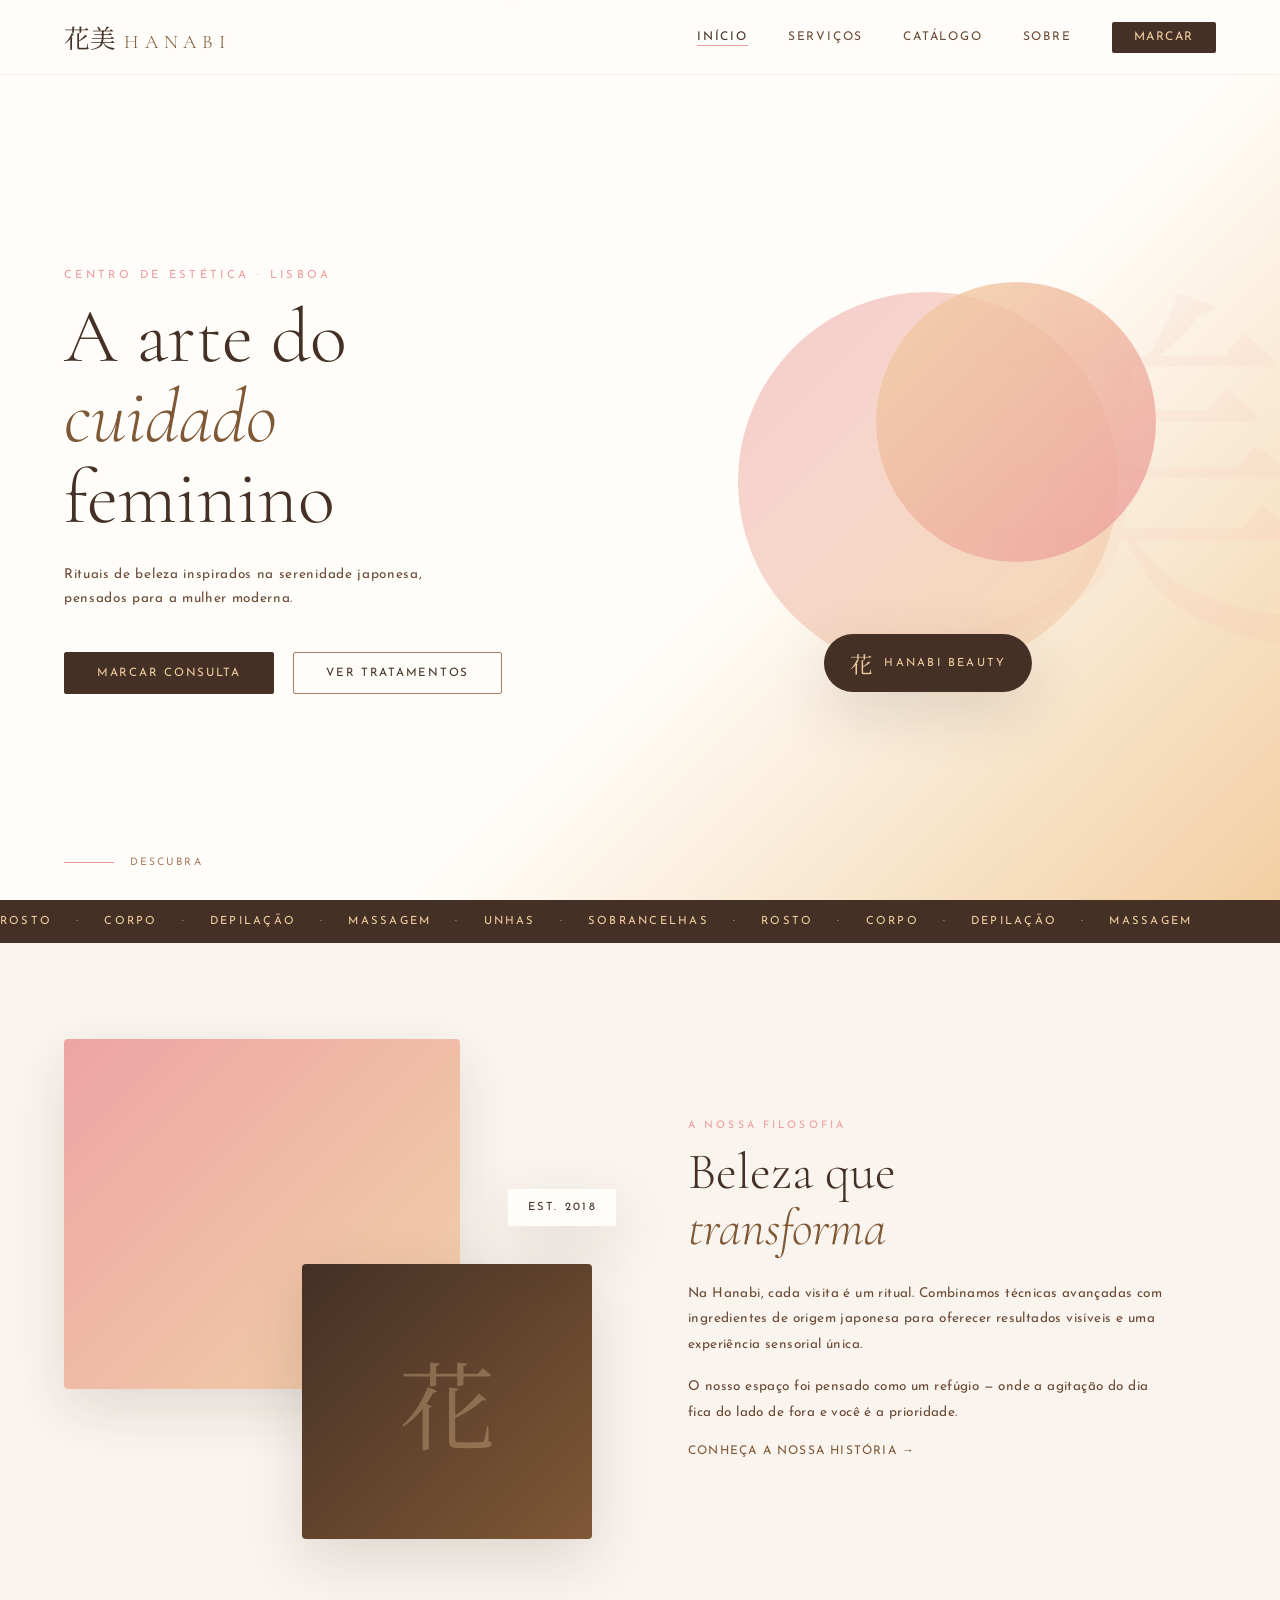
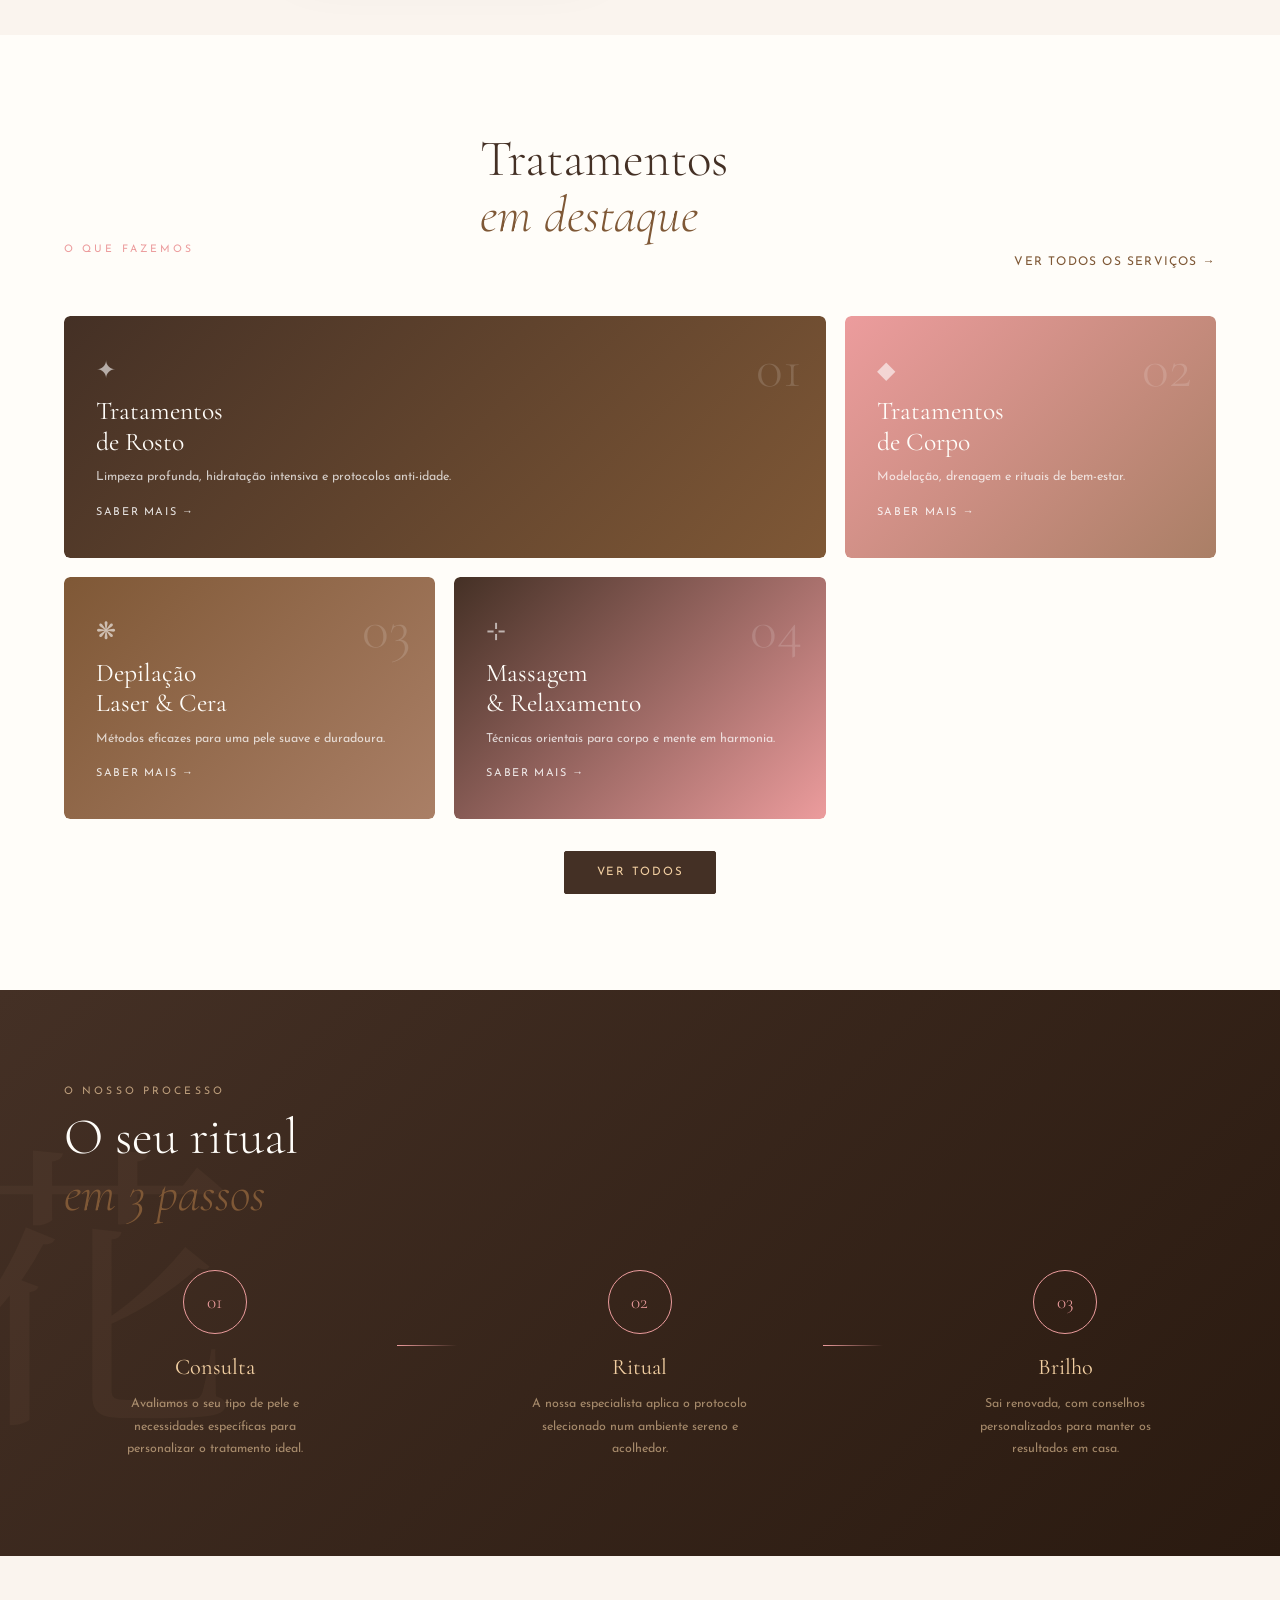
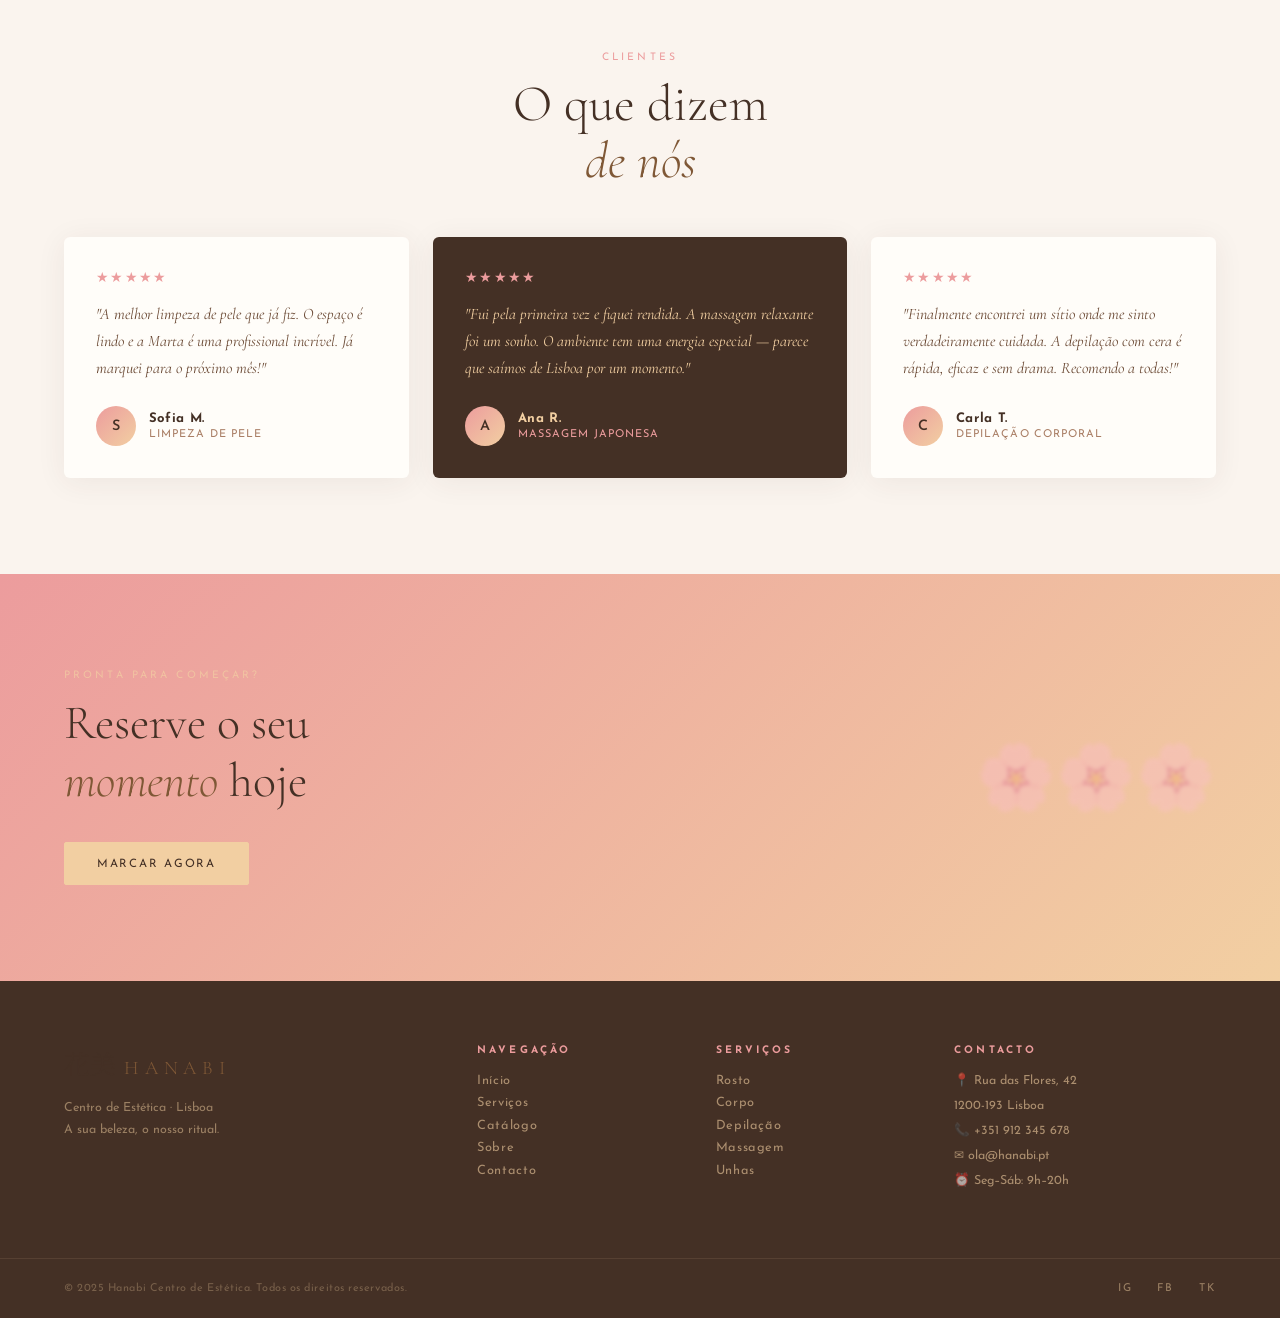
==== commit 91c30c49: "Adição mais paginas - Hanabi" ====
--- a/projects/site-beauty/beauty.html
+++ b/projects/site-beauty/beauty.html
@@ -17,11 +17,11 @@
       <span class="logo-en">Hanabi</span>
     </div>
     <div class="nav-links" id="navLinks">
-      <a href="index.html" class="nav-link active">Início</a>
+      <a href="beauty.html" class="nav-link active">Início</a>
       <a href="s.beauty.html" class="nav-link">Serviços</a>
-      <a href="catalogo.html" class="nav-link">Catálogo</a>
-      <a href="sobre.html" class="nav-link">Sobre</a>
-      <a href="contacto.html" class="nav-link nav-cta">Marcar</a>
+      <a href="catalogo.beauty.html" class="nav-link">Catálogo</a>
+      <a href="about.beauty.html" class="nav-link">Sobre</a>
+      <a href="cta.beauty.html" class="nav-link nav-cta">Marcar</a>
     </div>
     <button class="burger" id="burger" aria-label="Menu">
       <span></span><span></span><span></span>
@@ -41,7 +41,7 @@
       </h1>
       <p class="hero-sub">Rituais de beleza inspirados na serenidade japonesa,<br>pensados para a mulher moderna.</p>
       <div class="hero-actions">
-        <a href="contacto.html" class="btn-primary">Marcar Consulta</a>
+        <a href="cta.beauty.html" class="btn-primary">Marcar Consulta</a>
         <a href="s.beauty.html" class="btn-ghost">Ver Tratamentos</a>
       </div>
     </div>
@@ -89,7 +89,7 @@
       <h2 class="section-title">Beleza que<br><em>transforma</em></h2>
       <p class="body-text">Na Hanabi, cada visita é um ritual. Combinamos técnicas avançadas com ingredientes de origem japonesa para oferecer resultados visíveis e uma experiência sensorial única.</p>
       <p class="body-text">O nosso espaço foi pensado como um refúgio — onde a agitação do dia fica do lado de fora e você é a prioridade.</p>
-      <a href="sobre.html" class="link-arrow">Conheça a nossa história →</a>
+      <a href="about.beauty.html" class="link-arrow">Conheça a nossa história →</a>
     </div>
   </section>
 
@@ -98,10 +98,10 @@
     <div class="services-prev-header">
       <p class="label">O Que Fazemos</p>
       <h2 class="section-title">Tratamentos<br><em>em destaque</em></h2>
-      <a href="servicos.html" class="link-arrow desktop-only">Ver todos os serviços →</a>
+      <a href="s.beauty.html" class="link-arrow desktop-only">Ver todos os serviços →</a>
     </div>
     <div class="services-grid">
-      <div class="srv-card srv-card--wide" data-href="servicos.html#rosto">
+      <div class="srv-card srv-card--wide" data-href="s.beauty.html#rosto">
         <div class="srv-card-bg" style="background: linear-gradient(135deg, #443025 0%, #7F5836 100%)"></div>
         <div class="srv-num">01</div>
         <div class="srv-icon">✦</div>
@@ -109,7 +109,7 @@
         <p class="srv-desc">Limpeza profunda, hidratação intensiva e protocolos anti-idade.</p>
         <span class="srv-link">Saber mais →</span>
       </div>
-      <div class="srv-card" data-href="servicos.html#corpo">
+      <div class="srv-card" data-href="s.beauty.html#corpo">
         <div class="srv-card-bg" style="background: linear-gradient(135deg, #EC9C9D 0%, #AA7F66 100%)"></div>
         <div class="srv-num">02</div>
         <div class="srv-icon">◆</div>
@@ -117,7 +117,7 @@
         <p class="srv-desc">Modelação, drenagem e rituais de bem-estar.</p>
         <span class="srv-link">Saber mais →</span>
       </div>
-      <div class="srv-card" data-href="servicos.html#depilacao">
+      <div class="srv-card" data-href="s.beauty.html#depilacao">
         <div class="srv-card-bg" style="background: linear-gradient(135deg, #7F5836 0%, #AA7F66 100%)"></div>
         <div class="srv-num">03</div>
         <div class="srv-icon">❋</div>
@@ -125,7 +125,7 @@
         <p class="srv-desc">Métodos eficazes para uma pele suave e duradoura.</p>
         <span class="srv-link">Saber mais →</span>
       </div>
-      <div class="srv-card" data-href="servicos.html#massagem">
+      <div class="srv-card" data-href="s.beauty.html#massagem">
         <div class="srv-card-bg" style="background: linear-gradient(135deg, #F2CF2A20 0%, #EC9C9D40 100%)"></div>
         <div class="srv-card-bg" style="background: linear-gradient(135deg, #443025 0%, #EC9C9D 100%)"></div>
         <div class="srv-num">04</div>
@@ -135,7 +135,7 @@
         <span class="srv-link">Saber mais →</span>
       </div>
     </div>
-    <a href="servicos.html" class="btn-primary mobile-only" style="margin: 2rem auto 0; display:block; width:fit-content">Ver todos</a>
+    <a href="s.beauty.html" class="btn-primary mobile-only" style="margin: 2rem auto 0; display:block; width:fit-content">Ver todos</a>
   </section>
 
   <!-- RITUAL SECTION -->
@@ -212,7 +212,7 @@
     <div class="cta-banner-content">
       <p class="label light">Pronta para começar?</p>
       <h2>Reserve o seu<br><em>momento</em> hoje</h2>
-      <a href="contacto.html" class="btn-primary light">Marcar Agora</a>
+      <a href="cta.beauty.html" class="btn-primary light">Marcar Agora</a>
     </div>
     <div class="cta-petals">🌸🌸🌸</div>
   </section>
@@ -229,19 +229,19 @@
       </div>
       <div class="footer-links">
         <h5>Navegação</h5>
-        <a href="index.html">Início</a>
+        <a href="beauty.html">Início</a>
         <a href="servicos.html">Serviços</a>
-        <a href="catalogo.html">Catálogo</a>
-        <a href="sobre.html">Sobre</a>
-        <a href="contacto.html">Contacto</a>
+        <a href="catalogo.beauty.html">Catálogo</a>
+        <a href="about.beauty.html">Sobre</a>
+        <a href="cta.beauty.html">Contacto</a>
       </div>
       <div class="footer-links">
         <h5>Serviços</h5>
-        <a href="servicos.html#rosto">Rosto</a>
-        <a href="servicos.html#corpo">Corpo</a>
-        <a href="servicos.html#depilacao">Depilação</a>
-        <a href="servicos.html#massagem">Massagem</a>
-        <a href="servicos.html#unhas">Unhas</a>
+        <a href="s.beauty.html#rosto">Rosto</a>
+        <a href="s.beauty.html#corpo">Corpo</a>
+        <a href="s.beauty.html#depilacao">Depilação</a>
+        <a href="s.beauty.html#massagem">Massagem</a>
+        <a href="s.beauty.html#unhas">Unhas</a>
       </div>
       <div class="footer-contact">
         <h5>Contacto</h5>
--- a/projects/site-beauty/beauty.css
+++ b/projects/site-beauty/beauty.css
@@ -1152,144 +1152,6 @@
   font-size: 0.82rem;
   text-align: center;
   margin-top: 1rem;
-}
-
-/* ===== SERVICES PAGE IMPROVEMENTS ===== */
-
-/* Intro section (remove inline style dependência) */
-.services-intro {
-  background: var(--cream);
-  padding: 3rem 4rem;
-  text-align: center;
-}
-
-.services-intro .body-text {
-  margin: 0 auto;
-  max-width: 600px;
-  text-align: center;
-}
-
-/* Melhorar cards de serviços */
-.srv-item {
-  position: relative;
-  overflow: hidden;
-}
-
-/* efeito suave de brilho ao hover */
-.srv-item::before {
-  content: '';
-  position: absolute;
-  inset: 0;
-  background: linear-gradient(120deg, transparent, rgba(236,156,157,0.15), transparent);
-  opacity: 0;
-  transition: opacity 0.4s;
-}
-
-.srv-item:hover::before {
-  opacity: 1;
-}
-
-/* animação mais fluida */
-.srv-item {
-  transition: all 0.35s ease;
-}
-
-/* nome mais elegante */
-.srv-item-name {
-  letter-spacing: 0.03em;
-}
-
-/* preço mais destacado */
-.srv-item-price {
-  position: relative;
-}
-
-.srv-item-price::after {
-  content: '';
-  display: block;
-  width: 0%;
-  height: 1px;
-  background: var(--sakura);
-  transition: width 0.3s;
-}
-
-.srv-item:hover .srv-item-price::after {
-  width: 100%;
-}
-
-/* tempo mais leve */
-.srv-item-time {
-  opacity: 0.7;
-}
-
-/* headers das categorias mais refinados */
-.srv-cat-header {
-  position: relative;
-}
-
-.srv-cat-header::after {
-  content: '';
-  position: absolute;
-  bottom: 0;
-  left: 0;
-  width: 60px;
-  height: 1px;
-  background: var(--sakura);
-}
-
-/* CTA banner mais impactante */
-.cta-banner {
-  position: relative;
-}
-
-.cta-banner::before {
-  content: '';
-  position: absolute;
-  inset: 0;
-  background: radial-gradient(circle at right, rgba(255,255,255,0.2), transparent 60%);
-  pointer-events: none;
-}
-
-/* footer hover mais bonito */
-.footer-links a {
-  position: relative;
-}
-
-.footer-links a::after {
-  content: '';
-  position: absolute;
-  bottom: -2px;
-  left: 0;
-  width: 0%;
-  height: 1px;
-  background: var(--sakura);
-  transition: width 0.3s;
-}
-
-.footer-links a:hover::after {
-  width: 100%;
-}
-
-/* micro interação nos botões */
-.btn-primary,
-.btn-ghost {
-  position: relative;
-  overflow: hidden;
-}
-
-.btn-primary::after,
-.btn-ghost::after {
-  content: '';
-  position: absolute;
-  inset: 0;
-  background: rgba(255,255,255,0.1);
-  opacity: 0;
-  transition: opacity 0.3s;
-}
-
-.btn-primary:hover::after,
-.btn-ghost:hover::after {
-  opacity: 1;
 }
 
 /* ===== RESPONSIVE ===== */
